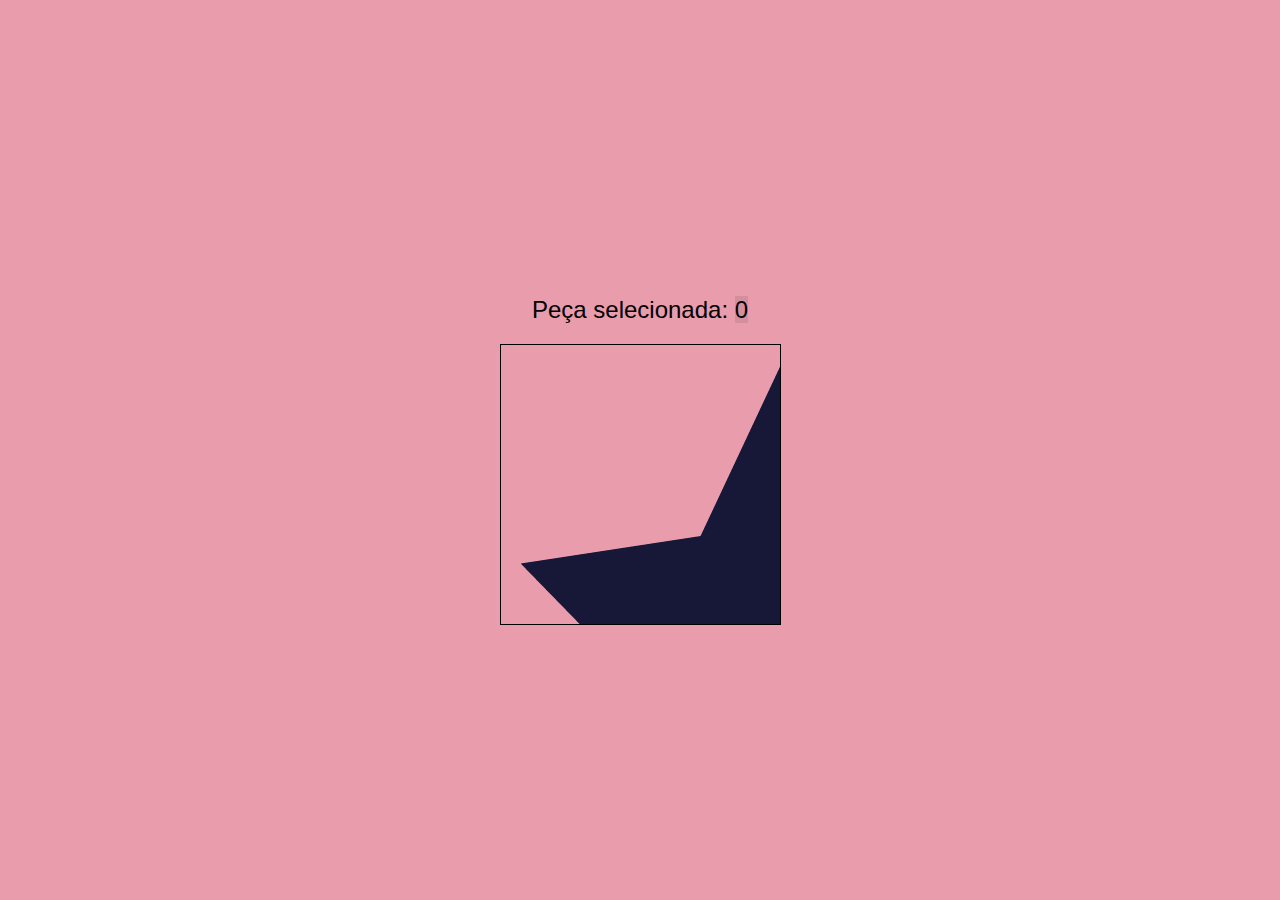
==== block-test/index.html @ c22f3e04 "commit inicial" ====
<!DOCTYPE html>
<html lang="en">
<head>
    <meta charset="UTF-8">
    <meta http-equiv="X-UA-Compatible" content="IE=edge">
    <meta name="viewport" content="width=device-width, initial-scale=1.0">
    <link rel="stylesheet" href="./style.css" />
    <title>Scrollzz - block test</title>
</head>
<body>
    <p>Peça selecionada: <span id="selected-piece">0</span></p>
    <div id="block">
        <img src="../img/stars/star-piece-1.png" alt="">
        <img src="../img/stars/star-piece-1.png" alt="">
        <img src="../img/stars/star-piece-1.png" alt="">
        <img src="../img/stars/star-piece-1.png" alt="">
        <img src="../img/stars/star-piece-1.png" alt="">
        <img src="../img/stars/star-piece-1.png" alt="">
        <img src="../img/stars/star-piece-1.png" alt="">
        <img src="../img/stars/star-piece-1.png" alt=""></div><script src="./script.js"></script></body>
</html>
---- block-test/style.css ----
* {
    margin: 0;
    padding: 0;
    box-sizing: border-box;
    font-family: sans-serif;
}

body {
    background-color: #e89cac;
    width: 100vw;
    height: 100vh;
    display: flex;
    justify-content: center;
    align-items: center;
    flex-direction: column;
}

#block {
    /* background-color: #00000015; */
    border: 1px solid #000;

    display: flex;
    flex-flow: row wrap;
    width: 281px;
    height: 281px;

    overflow-x: hidden;
    overflow-y: scroll;
    scrollbar-width: 200px;
    scroll-snap-type: y proximity;
    scroll-behavior: smooth;
}
img {
    scroll-snap-align: start;
    width: 281px;
    height: 281px;
}
p {
    margin: 20px 0;
    font-size: 1.5rem;
}
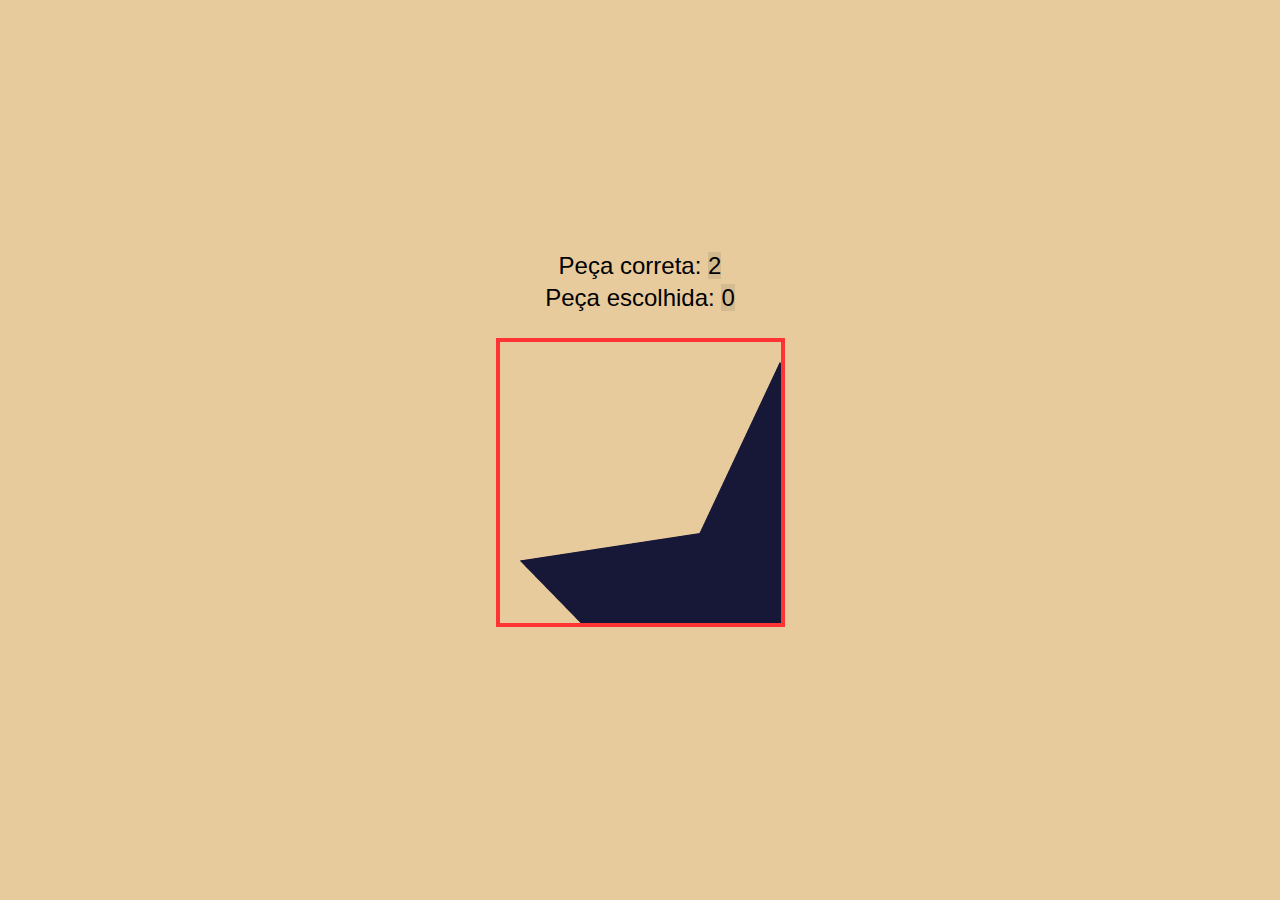
==== commit 94d41ff3: "sistema captação e verificação de peça selecionada" ====
--- a/block-test/index.html
+++ b/block-test/index.html
@@ -8,7 +8,8 @@
     <title>Scrollzz - block test</title>
 </head>
 <body>
-    <p>Peça selecionada: <span id="selected-piece">0</span></p>
+    <p>Peça correta: <span id="correct-piece">0</span></p>
+    <p>Peça escolhida: <span id="current-piece">0</span></p>
     <div id="block">
         <img src="../img/stars/star-piece-1.png" alt="">
         <img src="../img/stars/star-piece-1.png" alt="">
@@ -17,5 +18,8 @@
         <img src="../img/stars/star-piece-1.png" alt="">
         <img src="../img/stars/star-piece-1.png" alt="">
         <img src="../img/stars/star-piece-1.png" alt="">
-        <img src="../img/stars/star-piece-1.png" alt=""></div><script src="./script.js"></script></body>
+        <img src="../img/stars/star-piece-1.png" alt="">
+    </div>
+    <script src="./script.js"></script>
+</body>
 </html>--- a/block-test/style.css
+++ b/block-test/style.css
@@ -6,7 +6,7 @@
 }
 
 body {
-    background-color: #e89cac;
+    background-color: #e8cb9c;
     width: 100vw;
     height: 100vh;
     display: flex;
@@ -17,17 +17,20 @@
 
 #block {
     /* background-color: #00000015; */
-    border: 1px solid #000;
+    /* border: 10px solid #000; */
+    outline: 4px solid;
+    outline-color: #ff3333;
 
     display: flex;
     flex-flow: row wrap;
     width: 281px;
     height: 281px;
+    margin: 28px 0;
 
     overflow-x: hidden;
     overflow-y: scroll;
-    scrollbar-width: 200px;
-    scroll-snap-type: y proximity;
+    scrollbar-width: none;
+    scroll-snap-type: y mandatory;
     scroll-behavior: smooth;
 }
 img {
@@ -36,6 +39,9 @@
     height: 281px;
 }
 p {
-    margin: 20px 0;
+    margin: 2px 0;
     font-size: 1.5rem;
+}
+span {
+    background-color: #00000015;
 }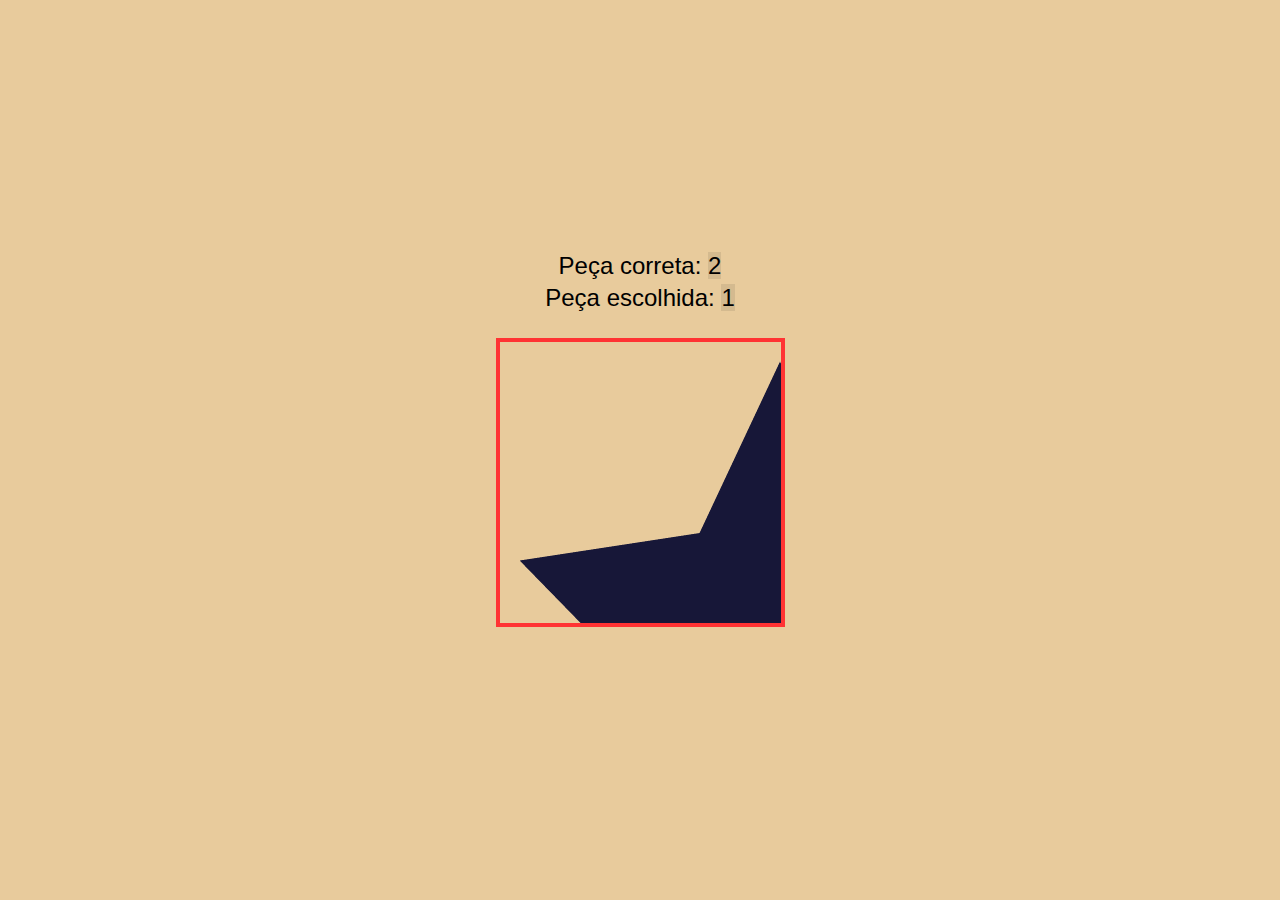
==== commit 6212e840: "novos testes" ====
--- a/block-test/index.html
+++ b/block-test/index.html
@@ -9,7 +9,7 @@
 </head>
 <body>
     <p>Peça correta: <span id="correct-piece">0</span></p>
-    <p>Peça escolhida: <span id="current-piece">0</span></p>
+    <p>Peça escolhida: <span id="current-piece">1</span></p>
     <div id="block">
         <img src="../img/stars/star-piece-1.png" alt="">
         <img src="../img/stars/star-piece-1.png" alt="">
--- a/block-test/style.css
+++ b/block-test/style.css
@@ -27,9 +27,13 @@
     height: 281px;
     margin: 28px 0;
 
-    overflow-x: hidden;
-    overflow-y: scroll;
-    scrollbar-width: none;
+    transition: 400ms;
+    /* box-shadow: inset 0 0 2px 26px #ff0000; */
+
+    /* overflow-x: hidden; */
+    /* overflow-y: scroll; */
+    overflow: scroll;
+    /* scrollbar-width: none; */
     scroll-snap-type: y mandatory;
     scroll-behavior: smooth;
 }
@@ -43,5 +47,18 @@
     font-size: 1.5rem;
 }
 span {
+    background-color: #0004ff0b;
     background-color: #00000015;
-}+}
+
+
+#lastPiece, #firstPiece {
+    transition: 1300ms;
+}
+
+/* #firstPiece:hover {
+    box-shadow: inset 0 100px 100px -100px black;
+} */
+/* #lastPiece:hover {
+    box-shadow: inset 0 -100px 100px -100px black;
+} */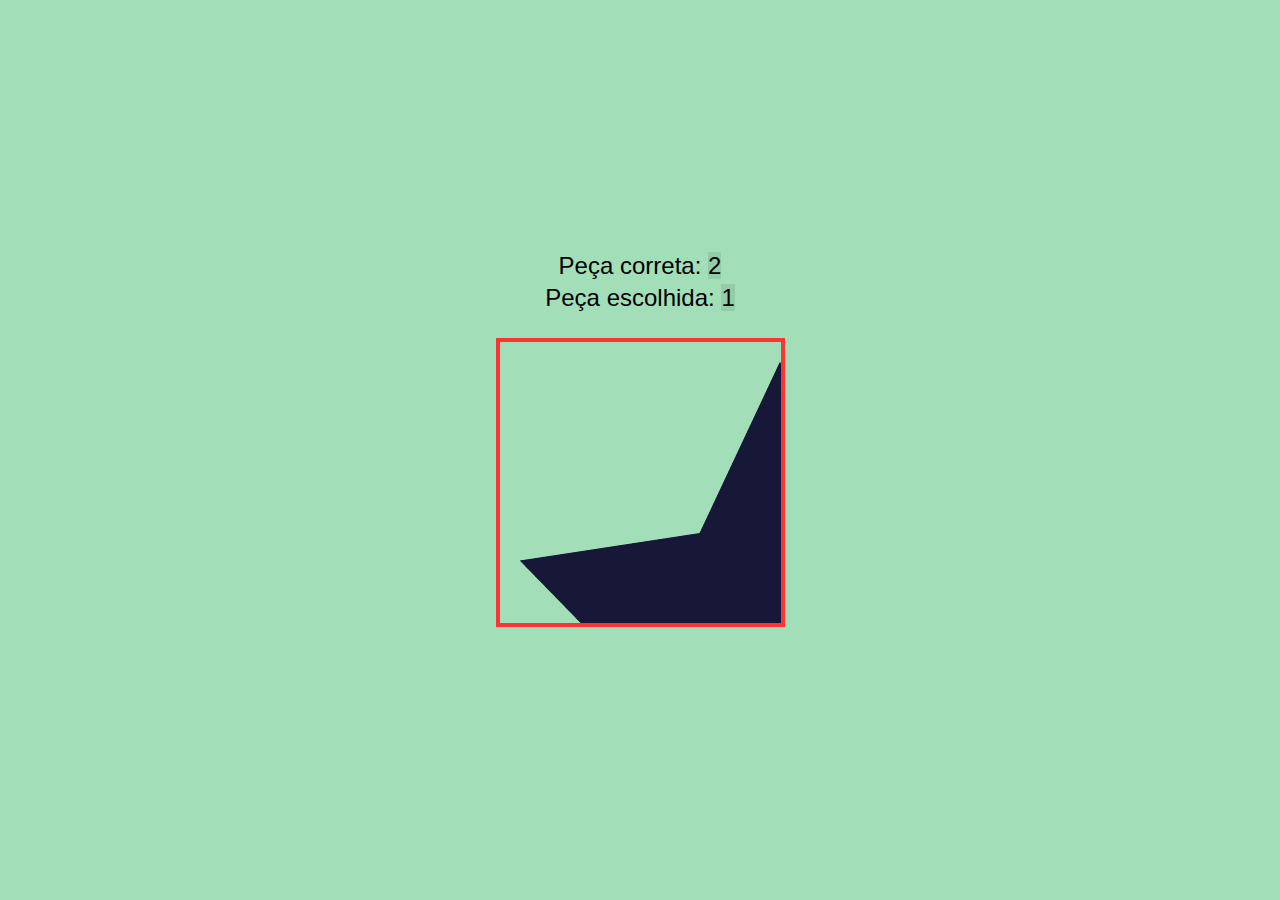
==== commit 68c80281: "novos testes" ====
--- a/block-test/index.html
+++ b/block-test/index.html
@@ -3,7 +3,7 @@
 <head>
     <meta charset="UTF-8">
     <meta http-equiv="X-UA-Compatible" content="IE=edge">
-    <meta name="viewport" content="width=device-width, initial-scale=1.0">
+    <meta name="viewport" content="width=device-width, initial-scale=1.0, maximum-scale=1.0, user-scalable=0">
     <link rel="stylesheet" href="./style.css" />
     <title>Scrollzz - block test</title>
 </head>
@@ -20,6 +20,6 @@
         <img src="../img/stars/star-piece-1.png" alt="">
         <img src="../img/stars/star-piece-1.png" alt="">
     </div>
-    <script src="./script.js"></script>
+    <script src="script.js"></script>
 </body>
 </html>--- a/block-test/style.css
+++ b/block-test/style.css
@@ -6,7 +6,7 @@
 }
 
 body {
-    background-color: #e8cb9c;
+    background-color: #a2dfb8;
     width: 100vw;
     height: 100vh;
     display: flex;
@@ -16,8 +16,6 @@
 }
 
 #block {
-    /* background-color: #00000015; */
-    /* border: 10px solid #000; */
     outline: 4px solid;
     outline-color: #ff3333;
 
@@ -28,12 +26,11 @@
     margin: 28px 0;
 
     transition: 400ms;
-    /* box-shadow: inset 0 0 2px 26px #ff0000; */
 
-    /* overflow-x: hidden; */
-    /* overflow-y: scroll; */
+    overflow-x: hidden;
+    overflow-y: scroll;
     overflow: scroll;
-    /* scrollbar-width: none; */
+    scrollbar-width: none;
     scroll-snap-type: y mandatory;
     scroll-behavior: smooth;
 }
@@ -51,14 +48,6 @@
     background-color: #00000015;
 }
 
-
 #lastPiece, #firstPiece {
     transition: 1300ms;
-}
-
-/* #firstPiece:hover {
-    box-shadow: inset 0 100px 100px -100px black;
-} */
-/* #lastPiece:hover {
-    box-shadow: inset 0 -100px 100px -100px black;
-} */+}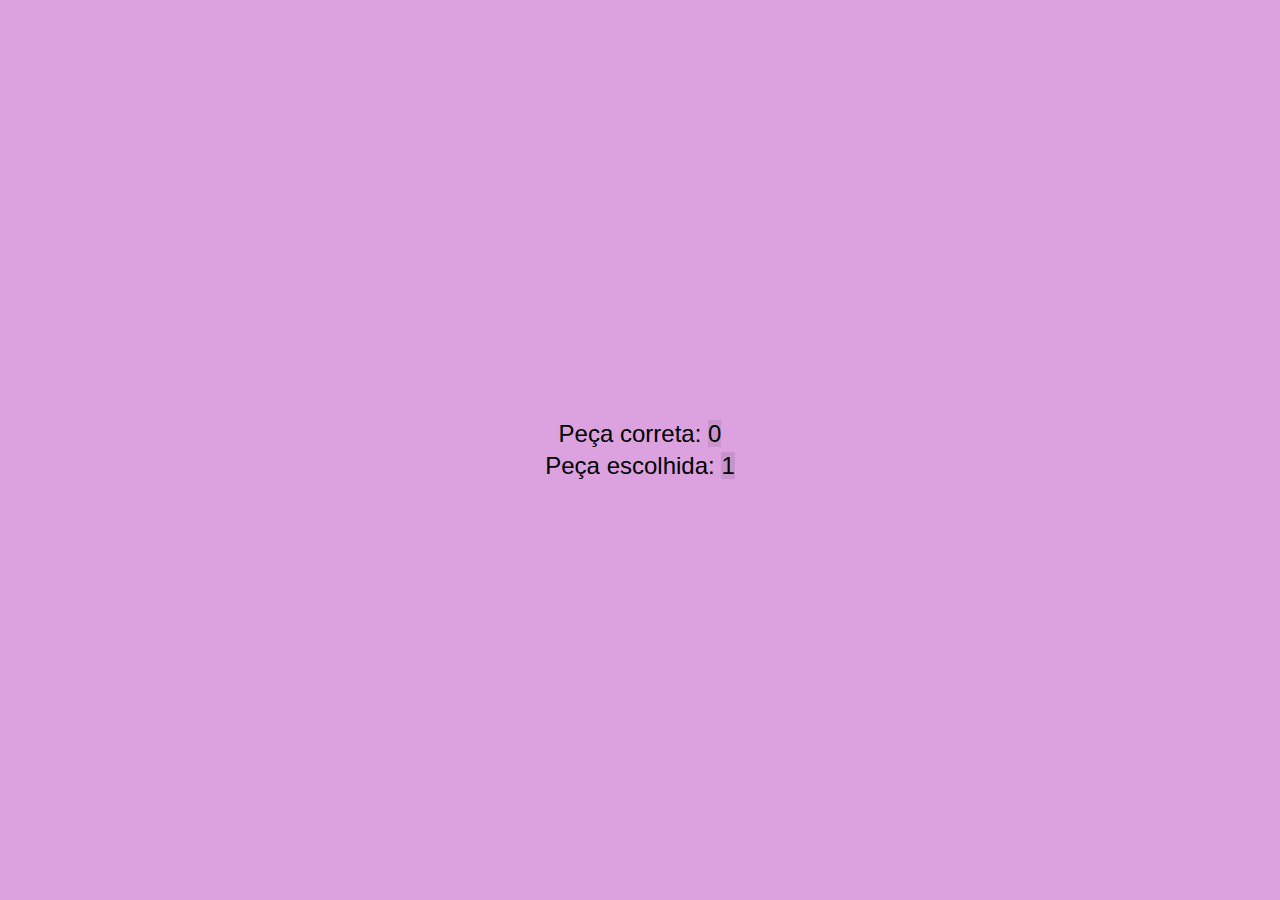
==== commit 9fa8c51a: "sistema de grid e sistema de criação blocos" ====
--- a/block-test/index.html
+++ b/block-test/index.html
@@ -8,18 +8,12 @@
     <title>Scrollzz - block test</title>
 </head>
 <body>
-    <p>Peça correta: <span id="correct-piece">0</span></p>
-    <p>Peça escolhida: <span id="current-piece">1</span></p>
-    <div id="block">
-        <img src="../img/stars/star-piece-1.png" alt="">
-        <img src="../img/stars/star-piece-1.png" alt="">
-        <img src="../img/stars/star-piece-1.png" alt="">
-        <img src="../img/stars/star-piece-1.png" alt="">
-        <img src="../img/stars/star-piece-1.png" alt="">
-        <img src="../img/stars/star-piece-1.png" alt="">
-        <img src="../img/stars/star-piece-1.png" alt="">
-        <img src="../img/stars/star-piece-1.png" alt="">
-    </div>
-    <script src="script.js"></script>
+    <main id="content-container">
+        <p>Peça correta: <span id="correct-piece">0</span></p>
+        <p>Peça escolhida: <span id="current-piece">1</span></p>
+        <div id="tiles-container">
+        </div>
+    </main>
+    <script src="tile.js"></script>
 </body>
 </html>--- a/block-test/style.css
+++ b/block-test/style.css
@@ -6,7 +6,7 @@
 }
 
 body {
-    background-color: #a2dfb8;
+    background-color: #dba2df;
     width: 100vw;
     height: 100vh;
     display: flex;
@@ -14,16 +14,31 @@
     align-items: center;
     flex-direction: column;
 }
+#content-container {
+    width: min(96vw, 620px);
+    height: 98vh;
 
-#block {
-    outline: 4px solid;
-    outline-color: #ff3333;
+    display: flex;
+    flex-flow: column wrap;
+    justify-content: center;
+    align-items: center;
+}
+#tiles-container {
+    background-color: #0a1dc924;
+    height: fit-content;
+    display: flex;
+    flex-flow: row wrap;
+    justify-content: center;
+    align-content: center;
+    gap: .1vw;
+}
+
+.tile {
+    outline: .1vw solid;
+    outline-color: #8adf75b9;
 
     display: flex;
     flex-flow: row wrap;
-    width: 281px;
-    height: 281px;
-    margin: 28px 0;
 
     transition: 400ms;
 
@@ -34,10 +49,13 @@
     scroll-snap-type: y mandatory;
     scroll-behavior: smooth;
 }
+.tile::-webkit-scrollbar {
+    display: none;
+}
 img {
     scroll-snap-align: start;
-    width: 281px;
-    height: 281px;
+    width: 100%;
+    height: 100%;
 }
 p {
     margin: 2px 0;
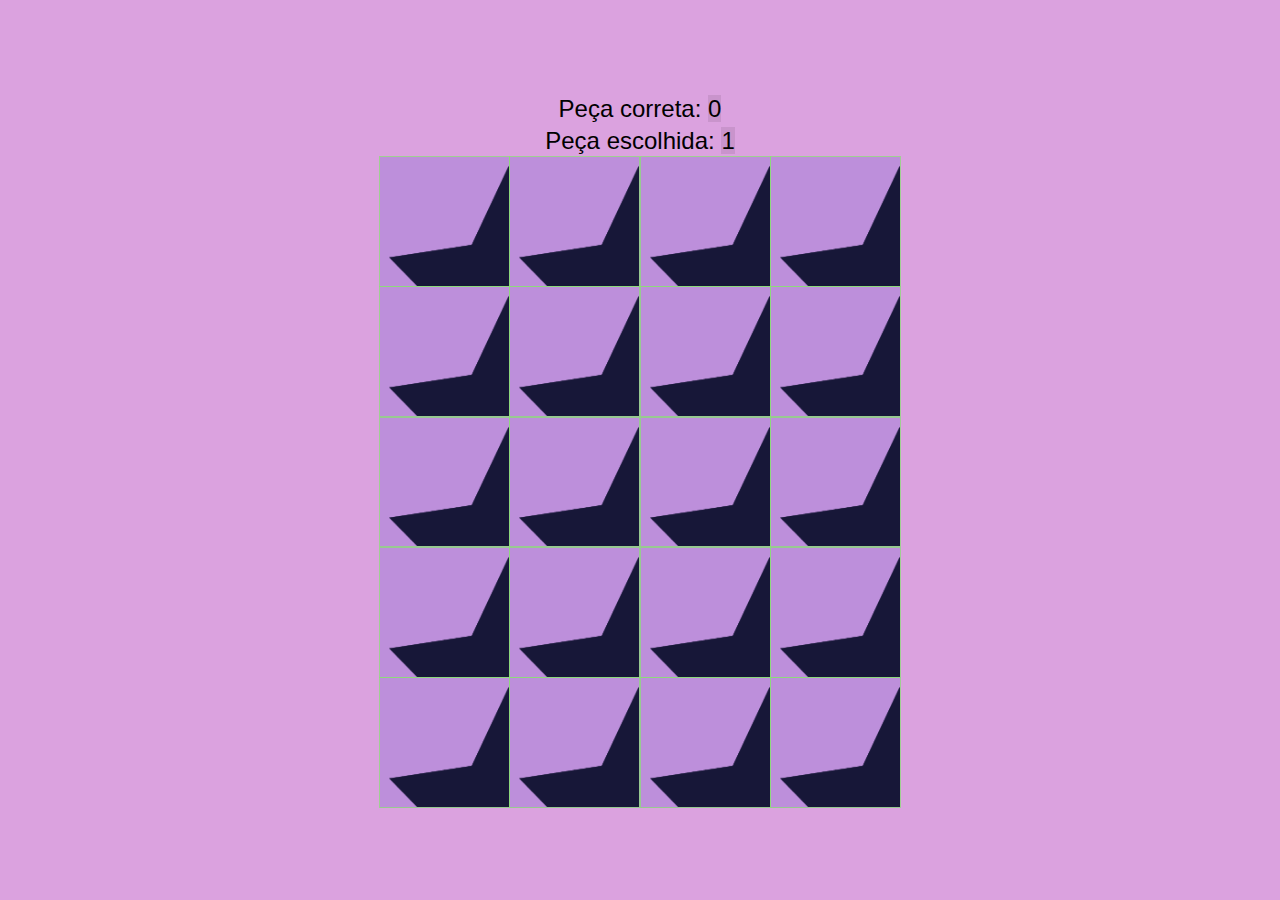
==== commit e5706ef5: "correção em referência de locais" ====
--- a/block-test/index.html
+++ b/block-test/index.html
@@ -14,6 +14,6 @@
         <div id="tiles-container">
         </div>
     </main>
-    <script src="tile.js"></script>
+    <script src="createTiles.js"></script>
 </body>
 </html>